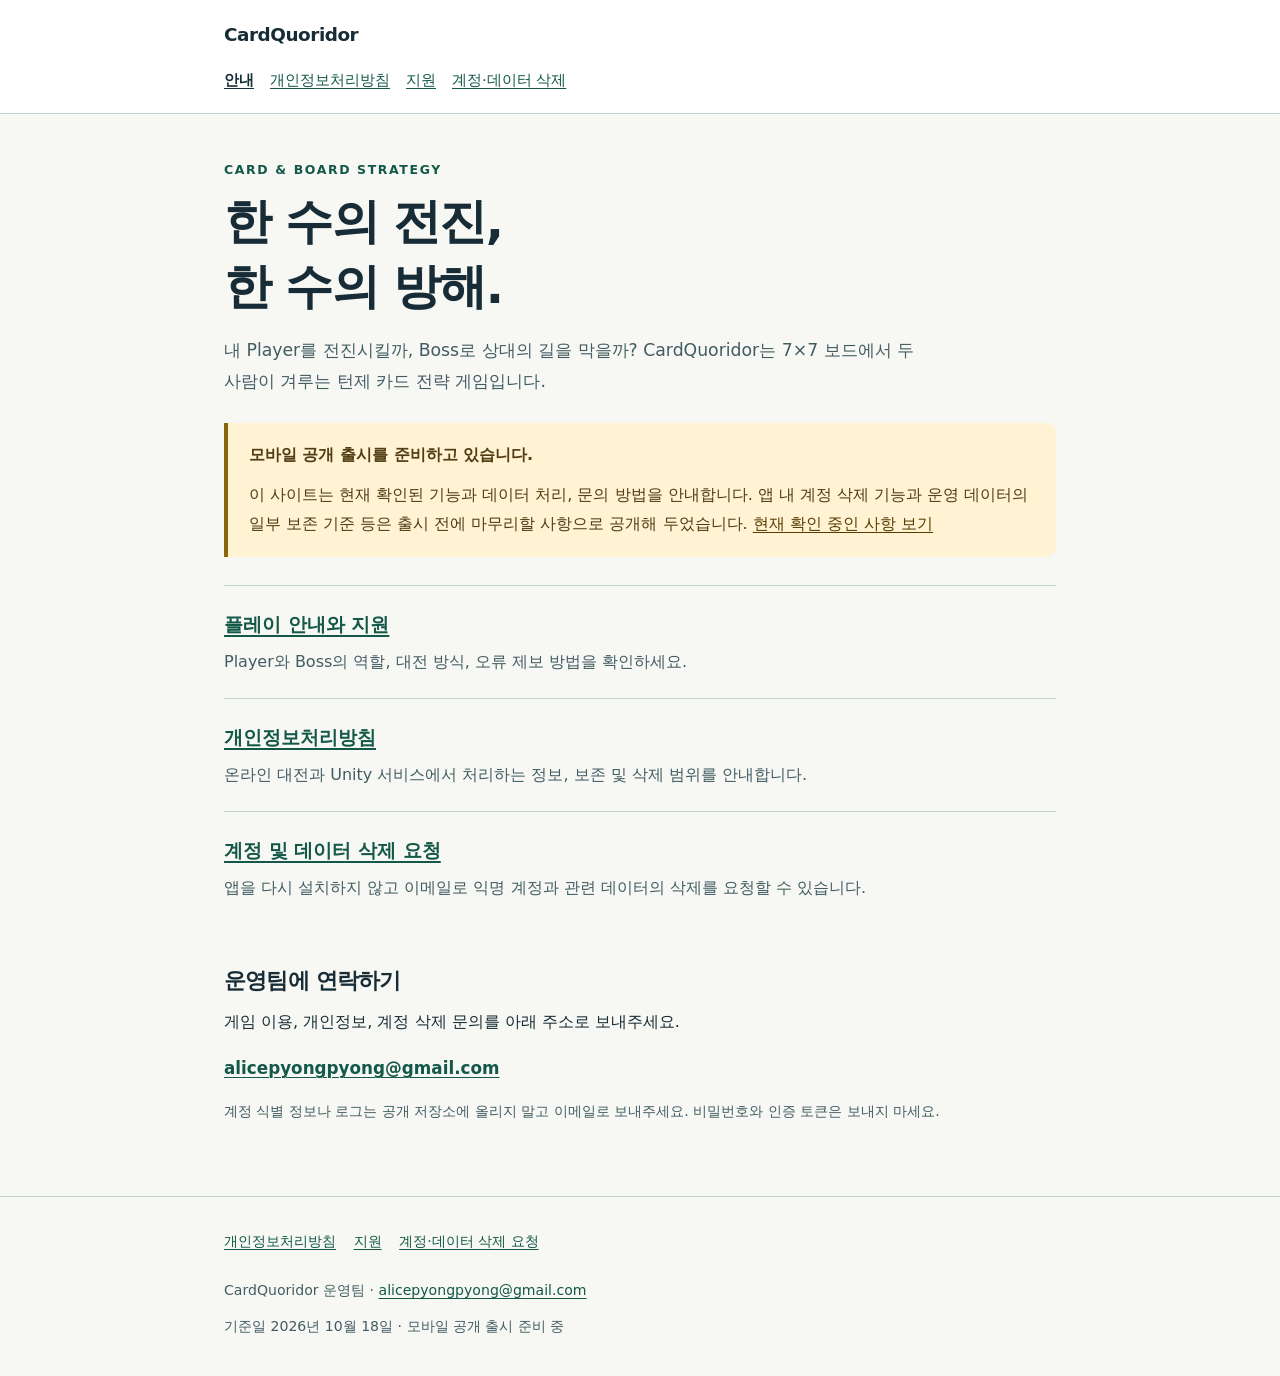
==== docs/index.html @ fbafc26c "Publish CardQuoridor privacy policy and player support" ====
<!doctype html>
<html lang="ko">
<head>
  <meta charset="utf-8">
  <meta name="viewport" content="width=device-width, initial-scale=1">
  <meta name="description" content="CardQuoridor의 이용 지원, 개인정보처리방침, 익명 계정 및 데이터 삭제 요청 안내입니다.">
  <meta name="referrer" content="strict-origin-when-cross-origin">
  <title>공개 안내 | CardQuoridor</title>
  <link rel="stylesheet" href="style.css">
</head>
<body>
  <a class="skip-link" href="#content">본문으로 건너뛰기</a>
  <header class="site-header">
    <div class="wrap">
      <a class="brand" href="index.html">CardQuoridor</a>
      <nav class="site-nav" aria-label="주 메뉴">
      <a href="index.html" aria-current="page">안내</a>
      <a href="privacy.html">개인정보처리방침</a>
      <a href="support.html">지원</a>
      <a href="account-deletion.html">계정·데이터 삭제</a>
      </nav>
    </div>
  </header>
  <main id="content" class="wrap">
    <p class="eyebrow">Card &amp; Board Strategy</p>
    <h1>한 수의 전진,<br>한 수의 방해.</h1>
    <p class="lead">내 Player를 전진시킬까, Boss로 상대의 길을 막을까? CardQuoridor는 7×7 보드에서 두 사람이 겨루는 턴제 카드 전략 게임입니다.</p>
    <aside class="notice" aria-label="현재 공개 상태">
      <strong>모바일 공개 출시를 준비하고 있습니다.</strong>
      <p>이 사이트는 현재 확인된 기능과 데이터 처리, 문의 방법을 안내합니다. 앱 내 계정 삭제 기능과 운영 데이터의 일부 보존 기준 등은 출시 전에 마무리할 사항으로 공개해 두었습니다. <a href="privacy.html#release-status">현재 확인 중인 사항 보기</a></p>
    </aside>
    <ul class="link-list">
      <li><a href="support.html">플레이 안내와 지원</a><p>Player와 Boss의 역할, 대전 방식, 오류 제보 방법을 확인하세요.</p></li>
      <li><a href="privacy.html">개인정보처리방침</a><p>온라인 대전과 Unity 서비스에서 처리하는 정보, 보존 및 삭제 범위를 안내합니다.</p></li>
      <li><a href="account-deletion.html">계정 및 데이터 삭제 요청</a><p>앱을 다시 설치하지 않고 이메일로 익명 계정과 관련 데이터의 삭제를 요청할 수 있습니다.</p></li>
    </ul>
    <section aria-labelledby="contact-title">
      <h2 id="contact-title">운영팀에 연락하기</h2>
      <p>게임 이용, 개인정보, 계정 삭제 문의를 아래 주소로 보내주세요.</p>
      <p class="contact"><a href="mailto:alicepyongpyong@gmail.com">alicepyongpyong@gmail.com</a></p>
      <p class="small">계정 식별 정보나 로그는 공개 저장소에 올리지 말고 이메일로 보내주세요. 비밀번호와 인증 토큰은 보내지 마세요.</p>
    </section>
  </main>
  <footer class="site-footer">
    <div class="wrap">
      <nav aria-label="하단 메뉴">
        <a href="privacy.html">개인정보처리방침</a>
        <a href="support.html">지원</a>
        <a href="account-deletion.html">계정·데이터 삭제 요청</a>
      </nav>
      <p>CardQuoridor 운영팀 · <a href="mailto:alicepyongpyong@gmail.com">alicepyongpyong@gmail.com</a></p>
      <p>기준일 2026년 10월 18일 · 모바일 공개 출시 준비 중</p>
    </div>
  </footer>
</body>
</html>
---- docs/style.css ----
@charset "UTF-8";
:root {
  color-scheme: light;
  --ink: #172c36;
  --muted: #425c64;
  --paper: #f7f8f3;
  --surface: #fff;
  --line: #c3d2d0;
  --accent: #135849;
  --accent-dark: #0c4237;
  --notice: #fff3d4;
  --notice-ink: #513c13;
}
* { box-sizing: border-box; }
html { scroll-padding-top: 1.5rem; }
body {
  margin: 0;
  background: var(--paper);
  color: var(--ink);
  font-family: system-ui, -apple-system, BlinkMacSystemFont, "Segoe UI", "Malgun Gothic", sans-serif;
  font-size: 1rem;
  line-height: 1.8;
  word-break: keep-all;
  overflow-wrap: anywhere;
}
a { color: var(--accent); text-underline-offset: .2em; text-decoration-thickness: .08em; }
a:hover { color: var(--accent-dark); text-decoration-thickness: .13em; }
a:focus-visible { outline: 3px solid #9b4800; outline-offset: 4px; border-radius: 2px; }
.skip-link { position: absolute; top: -8rem; left: 1rem; z-index: 10; padding: .6rem 1rem; background: var(--ink); color: white; }
.skip-link:focus { top: .75rem; color: white; }
.wrap { width: min(100% - 2.5rem, 52rem); margin-inline: auto; }
.site-header { border-bottom: 1px solid var(--line); background: var(--surface); }
.brand { display: inline-block; margin-top: 1.1rem; font-weight: 800; font-size: 1.15rem; letter-spacing: -.025em; color: var(--ink); text-decoration: none; }
.site-nav { display: flex; flex-wrap: wrap; gap: .1rem 1rem; margin: .5rem 0 .65rem; }
.site-nav a { display: inline-flex; align-items: center; min-height: 44px; font-size: .92rem; }
.site-nav a[aria-current="page"] { color: var(--ink); font-weight: 750; }
main { padding-block: 2.8rem 3.5rem; }
h1, h2, h3 { line-height: 1.35; letter-spacing: -.035em; }
h1 { margin: .25rem 0 1rem; font-size: clamp(1.9rem, 6vw, 3rem); }
h2 { font-size: 1.35rem; margin: 0 0 .8rem; }
h3 { font-size: 1.06rem; margin: 1.4rem 0 .5rem; }
p { margin: .7rem 0 1rem; }
.lead { color: var(--muted); font-size: 1.08rem; max-width: 46rem; }
.eyebrow { font-size: .78rem; text-transform: uppercase; letter-spacing: .13em; font-weight: 750; color: var(--accent); margin: 0 0 .5rem; }
.meta, .small { font-size: .88rem; color: var(--muted); }
.notice { padding: 1.15rem 1.3rem; border-left: 4px solid #896510; border-radius: 0 .6rem .6rem 0; background: var(--notice); color: var(--notice-ink); margin-block: 1.6rem; }
.notice a { color: #583d00; }
.notice p:last-child, .panel p:last-child { margin-bottom: 0; }
.notice strong { display: block; }
section { margin-top: 2.6rem; scroll-margin-top: 1.5rem; }
ul, ol { padding-left: 1.45rem; }
li { margin-block: .4rem; }
li::marker { color: var(--accent); font-weight: 650; }
.panel { background: var(--surface); border: 1px solid var(--line); border-radius: .8rem; padding: 1.35rem 1.45rem; }
.link-list { list-style: none; padding: 0; margin: 1.75rem 0 0; }
.link-list li { padding: 1.35rem 0; border-top: 1px solid var(--line); margin: 0; }
.link-list a { font-size: 1.2rem; font-weight: 750; }
.link-list p { margin: .35rem 0 0; color: var(--muted); }
.button { display: inline-block; background: var(--accent); color: #fff; padding: .7rem 1.1rem; min-height: 44px; border-radius: .45rem; font-weight: 700; text-decoration: none; }
.button:hover { background: var(--accent-dark); color: #fff; }
.contact { font-size: 1.05rem; font-weight: 700; }
.data-list { margin: 0; }
.data-list dt { margin-top: 1.2rem; font-weight: 750; }
.data-list dd { margin: .3rem 0 1.1rem; padding-bottom: 1.1rem; border-bottom: 1px solid var(--line); }
.toc { padding: 1.1rem 1.35rem; background: #eaf1ee; border-radius: .6rem; }
.toc ul { margin-block: .4rem; }
.toc a { display: inline-block; padding-block: .18rem; }
.request-template { white-space: pre-wrap; font: inherit; line-height: 1.8; background: #eaf1ee; padding: 1.1rem 1.25rem; border-radius: .6rem; margin: 1rem 0; }
.rule { font-size: 1.25rem; font-weight: 700; color: var(--accent-dark); }
.site-footer { border-top: 1px solid var(--line); padding-block: 1.6rem 2rem; color: var(--muted); font-size: .88rem; }
.site-footer p { margin: .3rem 0; }
.site-footer nav { display: flex; flex-wrap: wrap; gap: .35rem 1.1rem; margin-bottom: .8rem; }
.site-footer a { display: inline-block; padding-block: .35rem; }
@media (max-width: 480px) {
  .wrap { width: min(100% - 2rem, 52rem); }
  main { padding-top: 2rem; }
  .site-nav { gap: 0 .85rem; }
  .site-nav a { font-size: .85rem; }
  .panel { padding: 1.1rem; }
  .notice { padding: 1rem; }
  section { margin-top: 2.15rem; }
}
@media print {
  body { background: white; color: black; font-size: 10pt; }
  .wrap { width: 100%; }
  .skip-link, .site-nav, .site-footer nav, .button { display: none; }
  main { padding-block: 1rem; }
  section { break-inside: avoid; }
  a { color: black; }
  .panel, .notice { border: 1px solid #999; }
}
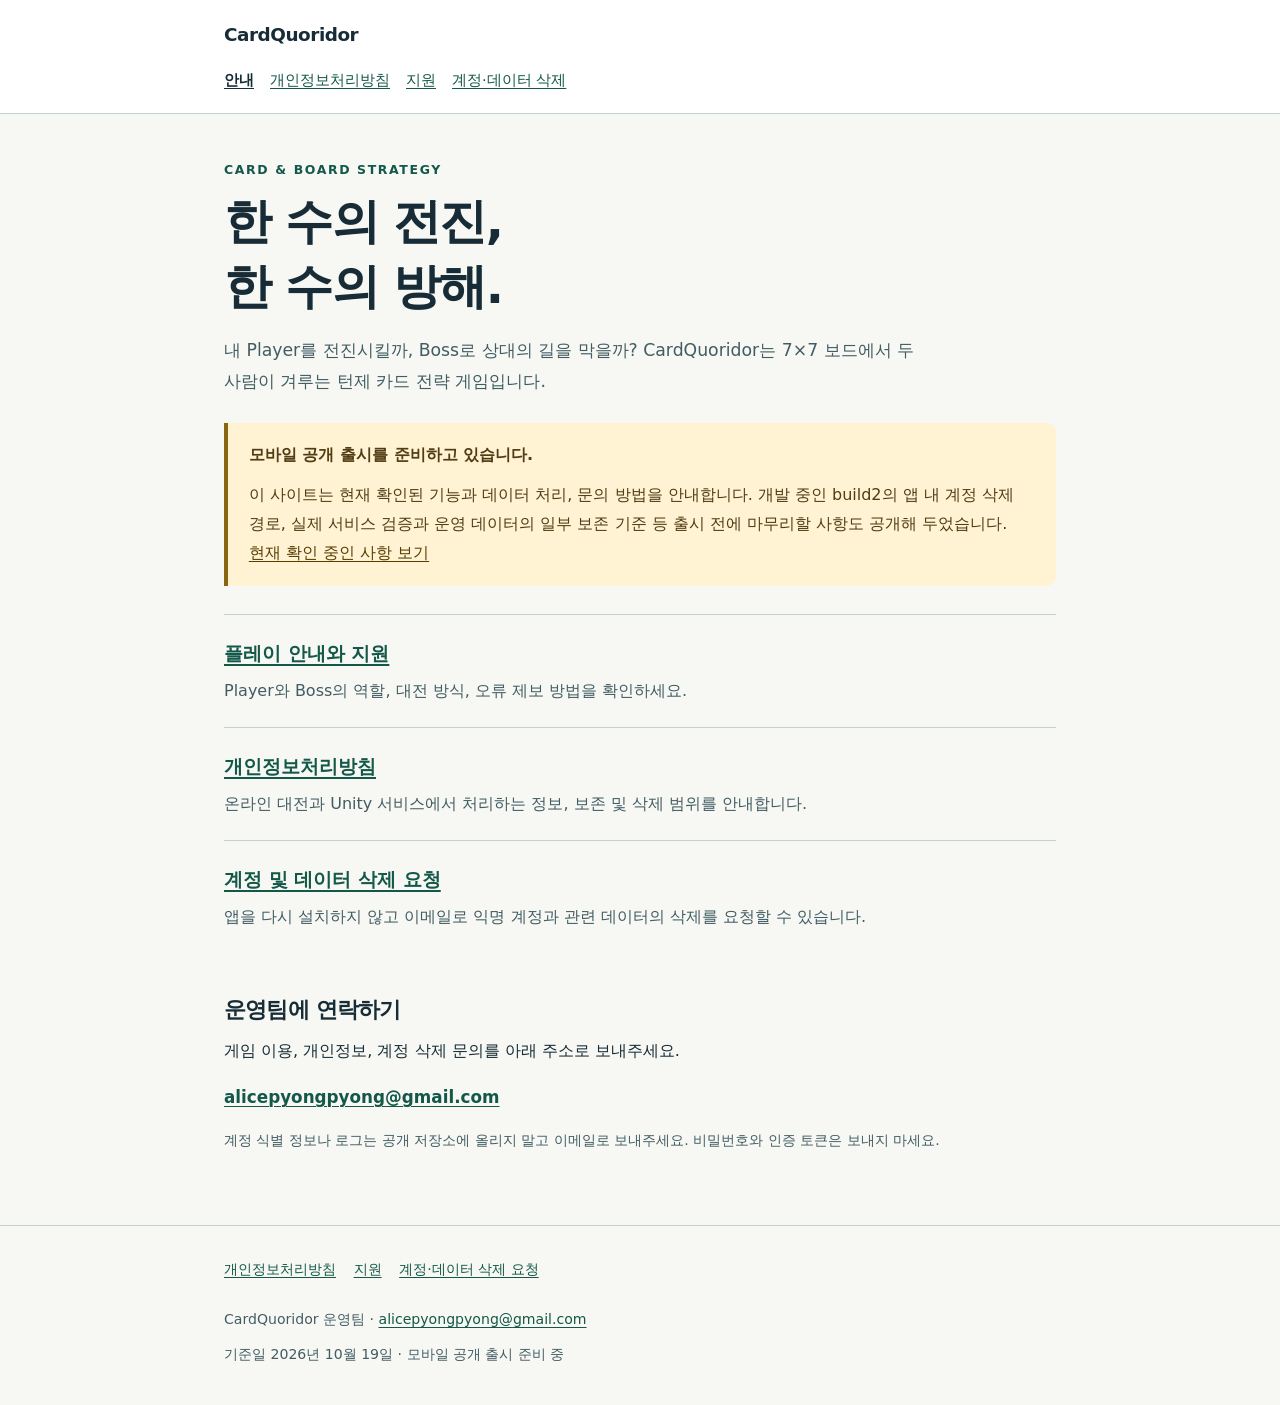
==== commit d629a807: "Describe build 2 in-app account deletion and its verification status" ====
--- a/docs/index.html
+++ b/docs/index.html
@@ -27,7 +27,7 @@
     <p class="lead">내 Player를 전진시킬까, Boss로 상대의 길을 막을까? CardQuoridor는 7×7 보드에서 두 사람이 겨루는 턴제 카드 전략 게임입니다.</p>
     <aside class="notice" aria-label="현재 공개 상태">
       <strong>모바일 공개 출시를 준비하고 있습니다.</strong>
-      <p>이 사이트는 현재 확인된 기능과 데이터 처리, 문의 방법을 안내합니다. 앱 내 계정 삭제 기능과 운영 데이터의 일부 보존 기준 등은 출시 전에 마무리할 사항으로 공개해 두었습니다. <a href="privacy.html#release-status">현재 확인 중인 사항 보기</a></p>
+      <p>이 사이트는 현재 확인된 기능과 데이터 처리, 문의 방법을 안내합니다. 개발 중인 build2의 앱 내 계정 삭제 경로, 실제 서비스 검증과 운영 데이터의 일부 보존 기준 등 출시 전에 마무리할 사항도 공개해 두었습니다. <a href="privacy.html#release-status">현재 확인 중인 사항 보기</a></p>
     </aside>
     <ul class="link-list">
       <li><a href="support.html">플레이 안내와 지원</a><p>Player와 Boss의 역할, 대전 방식, 오류 제보 방법을 확인하세요.</p></li>
@@ -49,7 +49,7 @@
         <a href="account-deletion.html">계정·데이터 삭제 요청</a>
       </nav>
       <p>CardQuoridor 운영팀 · <a href="mailto:alicepyongpyong@gmail.com">alicepyongpyong@gmail.com</a></p>
-      <p>기준일 2026년 10월 18일 · 모바일 공개 출시 준비 중</p>
+      <p>기준일 2026년 10월 19일 · 모바일 공개 출시 준비 중</p>
     </div>
   </footer>
 </body>
